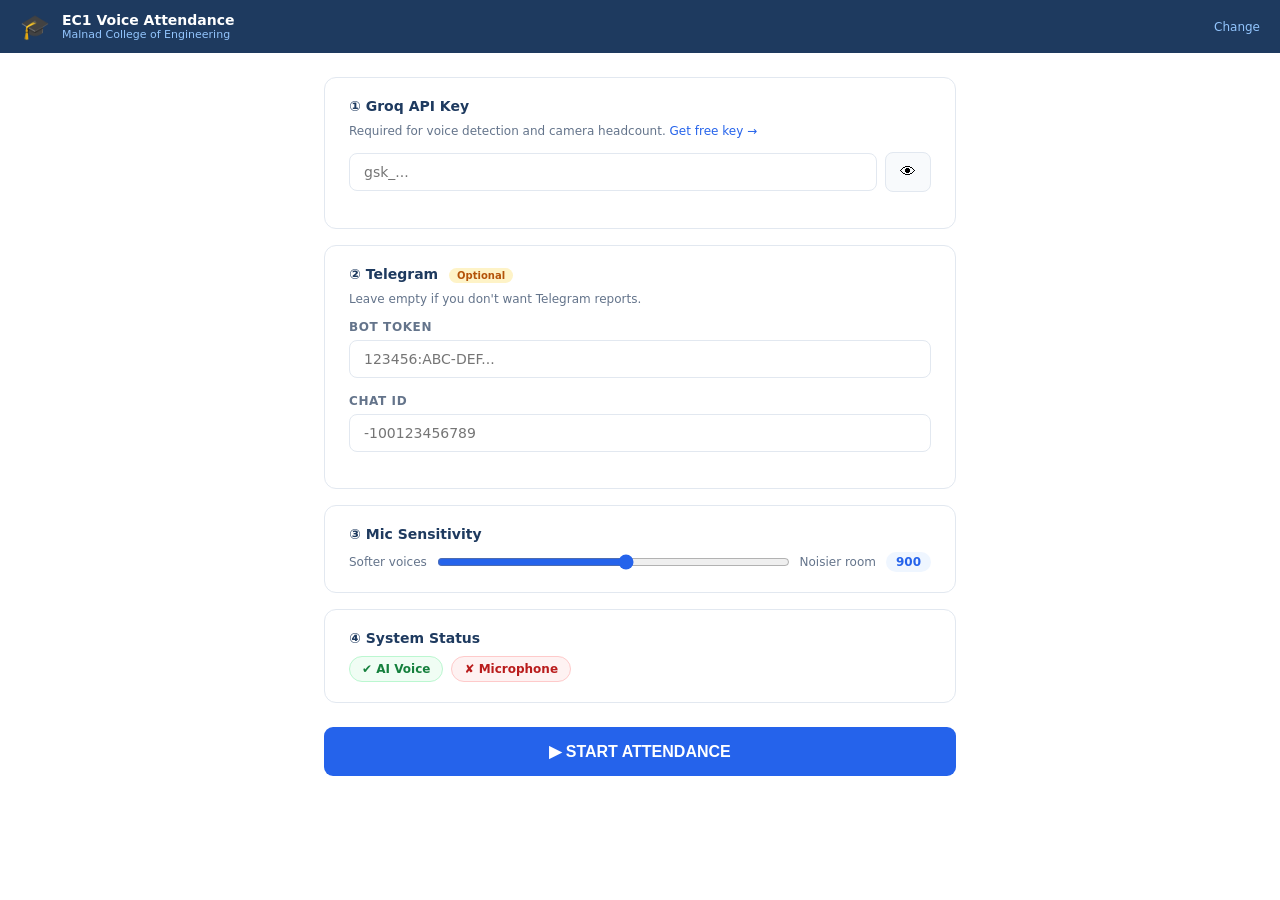
==== attendance.html @ 8344ff46 "Add files via upload" ====
<!DOCTYPE html>
<html lang="en">
<head>
<meta charset="UTF-8"/>
<meta name="viewport" content="width=device-width, initial-scale=1.0"/>
<title>EC1 Attendance — Live</title>
<link rel="stylesheet" href="css/style.css"/>
</head>
<body>

<!-- HEADER -->
<header class="topbar">
  <div class="topbar-left">
    <span class="logo-icon">🎓</span>
    <div>
      <div class="topbar-title">EC1 Voice Attendance</div>
      <div class="topbar-sub" id="hdr-sub">Malnad College of Engineering</div>
    </div>
  </div>
  <div class="topbar-right">
    <span class="badge-live" id="live-badge">● SETUP</span>
  </div>
</header>

<!-- STATS BAR -->
<div class="stats-bar">
  <div class="stat-card green">
    <div class="stat-label">✅ Present</div>
    <div class="stat-val" id="cnt-present">0</div>
  </div>
  <div class="stat-card red">
    <div class="stat-label">❌ Absent</div>
    <div class="stat-val" id="cnt-absent">0</div>
  </div>
  <div class="stat-card blue">
    <div class="stat-label">⏳ Pending</div>
    <div class="stat-val" id="cnt-pending">65</div>
  </div>
  <div class="stat-card white flex1">
    <div class="stat-label">Currently Calling</div>
    <div class="stat-name" id="curr-name">—</div>
    <div class="stat-status" id="curr-status">Waiting…</div>
  </div>
  <div class="stat-card white override-card">
    <div class="stat-label">Manual Override</div>
    <div class="override-btns">
      <button class="btn-green" onclick="manualMark('present')">✔ Present</button>
      <button class="btn-red"   onclick="manualMark('absent')">✘ Absent</button>
    </div>
  </div>
</div>

<!-- TABLE -->
<div class="table-wrap">
  <table class="att-table" id="att-table">
    <thead>
      <tr>
        <th>#</th>
        <th>Student Name</th>
        <th>USN</th>
        <th>Status</th>
        <th>Time</th>
      </tr>
    </thead>
    <tbody id="att-body"></tbody>
  </table>
</div>

<!-- BOTTOM TOOLBAR -->
<div class="bottom-bar">
  <button class="btn-amber" id="btn-stop" onclick="stopAttendance()">⏹ STOP</button>
  <button class="btn-gray"  onclick="doExport()">💾 Export CSV</button>
  <span class="log-text" id="log-text">Ready</span>
</div>

<!-- SCRIPTS -->
<script src="js/students.js"></script>
<script src="js/voice.js"></script>
<script src="js/sounds.js"></script>
<script src="js/groq.js"></script>
<script>
// ── STATE ────────────────────────────────────────────────────────────────────
let running      = false;
let stopFlag     = false;
let records      = [];
let nPresent     = 0;
let nAbsent      = 0;
let currentIdx   = -1;
let manualResult = null; // set by manualMark()

// ── INIT ─────────────────────────────────────────────────────────────────────
const sess = JSON.parse(localStorage.getItem('session') || '{}');
document.getElementById('hdr-sub').textContent =
  `${sess.teacher || 'Teacher'} · ${sess.subject || 'Subject'} · ${new Date().toLocaleDateString('en-IN',{day:'2-digit',month:'long',year:'numeric'})}`;

// Build table rows
const tbody = document.getElementById('att-body');
STUDENTS.forEach(s => {
  const tr = document.createElement('tr');
  tr.id = `row-${s.sl}`;
  tr.innerHTML = `<td>${s.sl}</td><td>${s.name}</td><td>${s.usn}</td><td id="st-${s.sl}">—</td><td id="tm-${s.sl}">—</td>`;
  tbody.appendChild(tr);
});

// ── UTILS ────────────────────────────────────────────────────────────────────
function setLog(msg) { document.getElementById('log-text').textContent = msg; }
function setCurrName(n) { document.getElementById('curr-name').textContent = n; }
function setCurrStatus(s) { document.getElementById('curr-status').textContent = s; }
function updateCounts() {
  document.getElementById('cnt-present').textContent = nPresent;
  document.getElementById('cnt-absent').textContent  = nAbsent;
  document.getElementById('cnt-pending').textContent = 65 - nPresent - nAbsent;
  document.getElementById('live-badge').textContent  = `● ${nPresent}P / ${nAbsent}A`;
}

function highlightRow(sl, tag) {
  // Clear previous current
  document.querySelectorAll('tr.row-current').forEach(r => r.classList.remove('row-current'));
  const tr = document.getElementById(`row-${sl}`);
  if (!tr) return;
  tr.className = tag === 'current' ? 'row-current' :
                 tag === 'present' ? 'row-present' :
                 tag === 'absent'  ? 'row-absent'  : '';
  if (tag === 'current') tr.scrollIntoView({ behavior:'smooth', block:'center' });
}

function markRow(sl, status, time) {
  document.getElementById(`st-${sl}`).textContent = status;
  document.getElementById(`tm-${sl}`).textContent = time;
  highlightRow(sl, status.toLowerCase());
}

function sleep(ms) { return new Promise(r => setTimeout(r, ms)); }

// ── MANUAL OVERRIDE ───────────────────────────────────────────────────────────
function manualMark(verdict) { manualResult = verdict; }

// ── MAIN LOOP ────────────────────────────────────────────────────────────────
async function startAttendance() {
  running  = true;
  stopFlag = false;
  records  = [];
  nPresent = 0;
  nAbsent  = 0;
  updateCounts();

  await loadVoice();
  await speak("Alright everyone, let's take attendance real quick. Say present or just make any sound when I call your name!");

  for (let i = 0; i < STUDENTS.length; i++) {
    if (stopFlag) break;
    currentIdx   = i;
    manualResult = null;
    const s = STUDENTS[i];

    highlightRow(s.sl, 'current');
    setCurrName(`#${s.sl} ${s.name}`);
    setCurrStatus('🔊 Calling…');
    setLog(`Calling #${s.sl} — ${s.name}`);
    playTick();

    const spoken = pronounceable(s.name);

    // ── FIRST CALL — record starts BEFORE speaking ──
    const rec1 = recordAndTranscribe(3);
    await speak(`Hey ${spoken}, present?`);
    setCurrStatus('🎙 Listening…');
    const txt1 = await rec1;

    // Check manual override
    let result = manualResult || classifyResponse(txt1);

    // ── RETRY if no clear response ──
    if (!result) {
      setCurrStatus('🔊 Retry…');
      const rec2 = recordAndTranscribe(3);
      await speak(`Aye ${spoken}, you there?`);
      setCurrStatus('🎙 Listening…');
      const txt2 = await rec2;
      result = manualResult || classifyResponse(txt2);
    }

    // ── DECIDE ──
    const isPresent = result === 'present';
    const status    = isPresent ? 'Present' : 'Absent';
    const time      = new Date().toLocaleTimeString('en-IN', {hour:'2-digit', minute:'2-digit', second:'2-digit'});

    if (isPresent) { nPresent++; playPresent(); }
    else           { nAbsent++;  playAbsent();  }

    records.push({ sl: s.sl, name: s.name, usn: s.usn, status, time });
    markRow(s.sl, status, time);
    updateCounts();
    setLog(`#${s.sl} ${s.name} → ${status}`);
  }

  // ── DONE ────────────────────────────────────────────────────────────────────
  if (!stopFlag) {
    running = false;
    setCurrName('Done ✅');
    setCurrStatus('Attendance complete');
    playDone();
    await speak(`Done! ${nPresent} present, ${nAbsent} absent. See you all next class!`);
    setLog(`Done — ${nPresent} present, ${nAbsent} absent`);
    await postActions();
  }
}

// ── POST ACTIONS ─────────────────────────────────────────────────────────────
async function postActions() {
  const sess = JSON.parse(localStorage.getItem('session') || '{}');

  // Camera headcount
  setLog('📷 Taking class photo for headcount…');
  const vision = await takePhotoAndCount();
  let visionLine = '';
  if (vision) {
    visionLine = `📷 Camera count: ${vision.count} (confidence: ${vision.confidence})`;
    if (vision.count > nPresent + 2) {
      const warn = `⚠️ Proxy Alert! Camera detected ${vision.count} people but only ${nPresent} marked present. Manual check recommended.`;
      setLog(warn);
      alert(warn);
    } else if (vision.confidence === 'low') {
      setLog('📷 Photo unclear — manual headcount recommended');
    }
  }

  // Build report
  const absentList = records.filter(r => r.status === 'Absent')
    .map(r => `• ${r.name} (${r.usn})`).join('\n');
  const date = new Date().toLocaleDateString('en-IN',{day:'2-digit',month:'long',year:'numeric'});
  const report = `📋 Attendance Report
Date: ${date}
Teacher: ${sess.teacher || '—'}
Subject: ${sess.subject || '—'}

✅ Present: ${nPresent}/65
❌ Absent: ${nAbsent}/65
${visionLine}

Absent students:
${absentList || 'None'}`;

  // Send Telegram
  await sendTelegram(report);
}

// ── STOP ─────────────────────────────────────────────────────────────────────
function stopAttendance() {
  stopFlag = true;
  running  = false;
  speak('Attendance stopped.');
  setLog('Stopped by teacher.');
  setCurrStatus('Stopped');
}

// ── EXPORT ───────────────────────────────────────────────────────────────────
function doExport() {
  if (!records.length) { alert('No records yet.'); return; }
  exportCSV(records);
}

// ── AUTO START ───────────────────────────────────────────────────────────────
window.onload = () => {
  const cfg = JSON.parse(localStorage.getItem('config') || '{}');
  if (!cfg.groqKey) {
    alert('No Groq API key found. Please go to Settings first.');
    window.location.href = 'settings.html';
    return;
  }
  startAttendance();
};
</script>
</body>
</html>
---- css/style.css ----
/* ── RESET & BASE ─────────────────────────────────────────────────────────── */
*, *::before, *::after { box-sizing: border-box; margin: 0; padding: 0; }
body {
  font-family: 'Segoe UI', system-ui, sans-serif;
  background: #FFFFFF;
  color: #0F172A;
  min-height: 100vh;
  display: flex;
  flex-direction: column;
}
a { color: #2563EB; text-decoration: none; }
a:hover { text-decoration: underline; }

/* ── LOGIN PAGE ───────────────────────────────────────────────────────────── */
body.login-page {
  background: #F8FAFC;
  align-items: center;
  justify-content: center;
}
.login-card {
  background: #FFFFFF;
  border: 1px solid #E2E8F0;
  border-radius: 16px;
  width: 420px;
  max-width: 95vw;
  box-shadow: 0 4px 24px rgba(0,0,0,0.07);
  overflow: hidden;
}
.login-header {
  background: #1E3A5F;
  color: white;
  padding: 32px 32px 24px;
  text-align: center;
}
.college-logo { font-size: 40px; margin-bottom: 10px; }
.login-header h1 { font-size: 18px; font-weight: 700; margin-bottom: 4px; }
.login-header .subtitle { font-size: 12px; color: #93C5FD; }
.login-body { padding: 28px 32px 32px; }
.login-body h2 { font-size: 16px; font-weight: 600; margin-bottom: 20px; color: #1E3A5F; }
.error { color: #B91C1C; font-size: 13px; margin-top: 10px; }

/* ── FIELDS ───────────────────────────────────────────────────────────────── */
.field { margin-bottom: 16px; }
.field label {
  display: block;
  font-size: 12px;
  font-weight: 600;
  color: #64748B;
  margin-bottom: 6px;
  text-transform: uppercase;
  letter-spacing: 0.05em;
}
.field input, .field select {
  width: 100%;
  padding: 10px 14px;
  border: 1.5px solid #E2E8F0;
  border-radius: 8px;
  font-size: 14px;
  font-family: inherit;
  color: #0F172A;
  background: #fff;
  outline: none;
  transition: border-color 0.15s;
}
.field input:focus { border-color: #2563EB; }
.row-field { display: flex; gap: 8px; align-items: center; }
.row-field input { flex: 1; }
.flex1 { flex: 1; }

/* ── BUTTONS ──────────────────────────────────────────────────────────────── */
.btn-primary {
  width: 100%;
  padding: 13px;
  background: #2563EB;
  color: white;
  border: none;
  border-radius: 9px;
  font-size: 15px;
  font-weight: 700;
  cursor: pointer;
  margin-top: 8px;
  transition: background 0.15s;
}
.btn-primary:hover { background: #1D4ED8; }
.btn-large { padding: 15px; font-size: 16px; margin-top: 8px; }
.btn-icon {
  padding: 10px 14px;
  border: 1.5px solid #E2E8F0;
  border-radius: 8px;
  background: #F8FAFC;
  cursor: pointer;
  font-size: 16px;
}
.btn-icon:hover { background: #F1F5F9; }
.btn-green {
  padding: 8px 16px;
  background: #16A34A;
  color: white;
  border: none;
  border-radius: 7px;
  font-size: 13px;
  font-weight: 600;
  cursor: pointer;
}
.btn-green:hover { background: #15803D; }
.btn-red {
  padding: 8px 16px;
  background: #DC2626;
  color: white;
  border: none;
  border-radius: 7px;
  font-size: 13px;
  font-weight: 600;
  cursor: pointer;
}
.btn-red:hover { background: #B91C1C; }
.btn-amber {
  padding: 9px 18px;
  background: #D97706;
  color: white;
  border: none;
  border-radius: 7px;
  font-size: 13px;
  font-weight: 700;
  cursor: pointer;
}
.btn-amber:hover { background: #B45309; }
.btn-gray {
  padding: 9px 18px;
  background: #F1F5F9;
  color: #0F172A;
  border: 1px solid #E2E8F0;
  border-radius: 7px;
  font-size: 13px;
  font-weight: 600;
  cursor: pointer;
}
.btn-gray:hover { background: #E2E8F0; }
.link-small { font-size: 12px; color: #93C5FD; }

/* ── TOPBAR ───────────────────────────────────────────────────────────────── */
.topbar {
  background: #1E3A5F;
  padding: 12px 20px;
  display: flex;
  align-items: center;
  justify-content: space-between;
  flex-shrink: 0;
}
.topbar-left { display: flex; align-items: center; gap: 12px; }
.logo-icon { font-size: 24px; }
.topbar-title { font-size: 14px; font-weight: 700; color: white; }
.topbar-sub   { font-size: 11px; color: #93C5FD; }
.topbar-right { display: flex; align-items: center; gap: 10px; color: white; font-size: 13px; }
.badge-live {
  font-size: 11px;
  font-weight: 700;
  color: #86EFAC;
  background: rgba(255,255,255,0.1);
  padding: 4px 10px;
  border-radius: 20px;
}

/* ── SETTINGS PAGE ────────────────────────────────────────────────────────── */
.page-content {
  padding: 24px;
  max-width: 680px;
  width: 100%;
  margin: 0 auto;
  flex: 1;
}
.section-card {
  background: #FFFFFF;
  border: 1px solid #E2E8F0;
  border-radius: 12px;
  padding: 20px 24px;
  margin-bottom: 16px;
}
.section-title {
  font-size: 14px;
  font-weight: 700;
  color: #1E3A5F;
  margin-bottom: 10px;
}
.section-hint {
  font-size: 12px;
  color: #64748B;
  margin-bottom: 14px;
}
.badge-optional {
  background: #FEF3C7;
  color: #B45309;
  font-size: 10px;
  padding: 2px 8px;
  border-radius: 20px;
  font-weight: 600;
  margin-left: 6px;
}
.slider-row {
  display: flex;
  align-items: center;
  gap: 10px;
  flex-wrap: wrap;
}
.slider-label { font-size: 12px; color: #64748B; }
.slider-row input[type=range] { flex: 1; min-width: 160px; accent-color: #2563EB; }
.sens-badge {
  background: #EFF6FF;
  color: #2563EB;
  font-size: 12px;
  font-weight: 700;
  padding: 3px 10px;
  border-radius: 20px;
}
.status-badges { display: flex; flex-wrap: wrap; gap: 8px; }
.badge {
  font-size: 12px;
  padding: 5px 12px;
  border-radius: 20px;
  font-weight: 600;
  border: 1px solid transparent;
}
.badge.ok       { background: #F0FDF4; color: #15803D; border-color: #BBF7D0; }
.badge.fail     { background: #FEF2F2; color: #B91C1C; border-color: #FECACA; }
.badge.warn     { background: #FFFBEB; color: #B45309; border-color: #FDE68A; }
.badge.checking { background: #F8FAFC; color: #64748B; }

/* ── STATS BAR ────────────────────────────────────────────────────────────── */
.stats-bar {
  display: flex;
  border-bottom: 1px solid #E2E8F0;
  flex-shrink: 0;
  flex-wrap: wrap;
}
.stat-card {
  padding: 14px 20px;
  display: flex;
  flex-direction: column;
  gap: 3px;
  min-width: 90px;
}
.stat-card.green { background: #F0FDF4; }
.stat-card.red   { background: #FEF2F2; }
.stat-card.blue  { background: #EFF6FF; }
.stat-card.white { background: #FFFFFF; }
.stat-card.flex1 { flex: 1; }
.stat-label { font-size: 11px; color: #64748B; font-weight: 600; text-transform: uppercase; letter-spacing: 0.04em; }
.stat-val   { font-size: 28px; font-weight: 800; color: #0F172A; line-height: 1; }
.stat-name  { font-size: 16px; font-weight: 700; color: #0F172A; }
.stat-status{ font-size: 12px; color: #64748B; }
.stat-card.green .stat-val { color: #15803D; }
.stat-card.red   .stat-val { color: #B91C1C; }
.stat-card.blue  .stat-val { color: #2563EB; }
.override-card { justify-content: center; }
.override-btns { display: flex; gap: 8px; margin-top: 6px; }

/* ── TABLE ────────────────────────────────────────────────────────────────── */
.table-wrap {
  flex: 1;
  overflow-y: auto;
}
.att-table {
  width: 100%;
  border-collapse: collapse;
  font-size: 14px;
}
.att-table thead th {
  background: #F8FAFC;
  padding: 10px 14px;
  text-align: left;
  font-size: 12px;
  font-weight: 700;
  color: #64748B;
  text-transform: uppercase;
  letter-spacing: 0.04em;
  position: sticky;
  top: 0;
  border-bottom: 1px solid #E2E8F0;
}
.att-table td {
  padding: 10px 14px;
  border-bottom: 1px solid #F1F5F9;
  color: #0F172A;
}
.att-table thead th:first-child,
.att-table td:first-child { width: 48px; text-align: center; color: #94A3B8; }
.att-table td:nth-child(3) { font-size: 12px; color: #64748B; font-family: monospace; }
.att-table td:nth-child(4) { font-weight: 700; }
.att-table td:nth-child(5) { font-size: 12px; color: #94A3B8; }

/* Row states */
tr.row-present td { background: #F0FDF4; color: #15803D; }
tr.row-absent  td { background: #FEF2F2; color: #B91C1C; }
tr.row-current td { background: #EFF6FF; color: #1D4ED8; font-weight: 600; }
tr.row-present td:nth-child(3),
tr.row-absent  td:nth-child(3) { color: inherit; opacity: 0.7; }

/* ── BOTTOM BAR ───────────────────────────────────────────────────────────── */
.bottom-bar {
  display: flex;
  align-items: center;
  gap: 10px;
  padding: 10px 16px;
  background: #FFFFFF;
  border-top: 1px solid #E2E8F0;
  flex-shrink: 0;
}
.log-text { font-size: 13px; color: #64748B; margin-left: 8px; }

/* ── SCROLLBAR ────────────────────────────────────────────────────────────── */
::-webkit-scrollbar { width: 6px; }
::-webkit-scrollbar-thumb { background: #CBD5E1; border-radius: 3px; }

/* ── RESPONSIVE ───────────────────────────────────────────────────────────── */
@media (max-width: 600px) {
  .stats-bar { overflow-x: auto; flex-wrap: nowrap; }
  .stat-card { min-width: 80px; padding: 10px 12px; }
  .att-table { font-size: 12px; }
  .page-content { padding: 14px; }
}
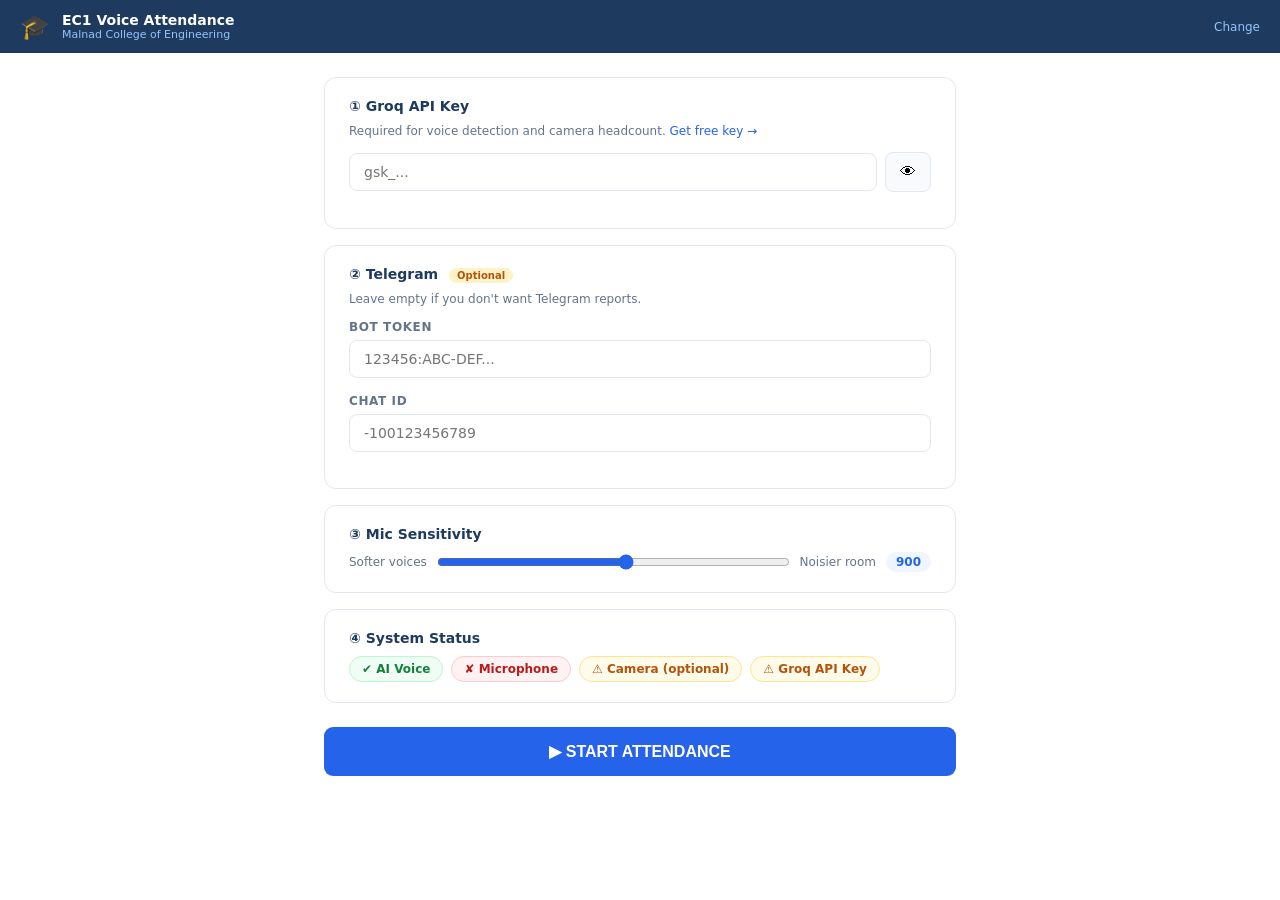
==== commit 340862db: "Add files via upload" ====
--- a/attendance.html
+++ b/attendance.html
@@ -161,11 +161,12 @@
 
     const spoken = pronounceable(s.name);
 
-    // ── FIRST CALL — record starts BEFORE speaking ──
-    const rec1 = recordAndTranscribe(3);
-    await speak(`Hey ${spoken}, present?`);
+    // ── FIRST CALL ──
+    setCurrStatus('🔊 Calling…');
+    await speak(spoken); 
+    
     setCurrStatus('🎙 Listening…');
-    const txt1 = await rec1;
+    const txt1 = await recordAndTranscribe(2); // Record AFTER speaking
 
     // Check manual override
     let result = manualResult || classifyResponse(txt1);
@@ -173,10 +174,9 @@
     // ── RETRY if no clear response ──
     if (!result) {
       setCurrStatus('🔊 Retry…');
-      const rec2 = recordAndTranscribe(3);
-      await speak(`Aye ${spoken}, you there?`);
+      await speak("Again, " + spoken);
       setCurrStatus('🎙 Listening…');
-      const txt2 = await rec2;
+      const txt2 = await recordAndTranscribe(2);
       result = manualResult || classifyResponse(txt2);
     }
 
